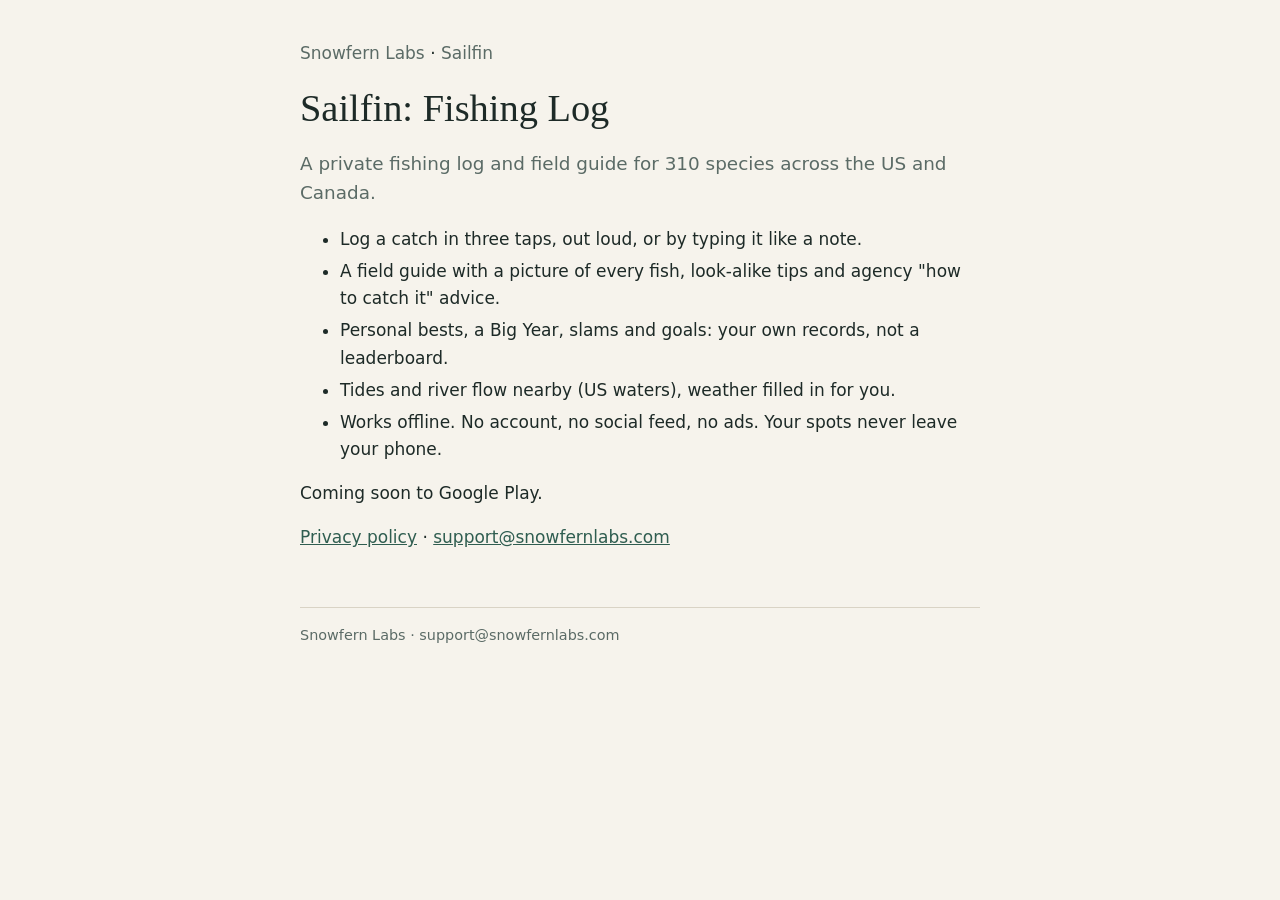
==== sailfin/index.html @ 82f94e3f "Add files via upload" ====
<!doctype html>
<html lang="en">
<head>
<meta charset="utf-8">
<meta name="viewport" content="width=device-width, initial-scale=1">
<title>Sailfin: Fishing Log</title>
<style>
:root { --ink:#1d2a27; --muted:#5b6b66; --paper:#f6f3ec; --line:#d9d3c5; --accent:#2f5d50; }
@media (prefers-color-scheme: dark) { :root { --ink:#e9e6de; --muted:#a8b2ad; --paper:#141a19; --line:#2c3633; --accent:#8cc2ae; } }
* { box-sizing: border-box; }
body { margin:0; background:var(--paper); color:var(--ink); font:17px/1.6 system-ui, -apple-system, "Segoe UI", Roboto, sans-serif; }
main { max-width: 720px; margin: 0 auto; padding: 40px 20px 64px; }
header a, footer a { color: var(--muted); text-decoration: none; }
h1 { font-family: Georgia, "Times New Roman", serif; font-weight: 400; font-size: 2.4rem; line-height: 1.15; margin: 1.2rem 0 .6rem; }
h2 { font-family: Georgia, "Times New Roman", serif; font-weight: 400; font-size: 1.45rem; margin: 2rem 0 .4rem; }
a { color: var(--accent); }
p.lede { font-size: 1.15rem; color: var(--muted); }
.card { border: 1px solid var(--line); border-radius: 14px; padding: 18px 20px; margin: 18px 0; }
.card h2 { margin-top: 0; }
footer { margin-top: 56px; padding-top: 16px; border-top: 1px solid var(--line); font-size: .9rem; color: var(--muted); }
li { margin: .3rem 0; }
</style>
</head>
<body>
<main>
<header><a href="/">Snowfern Labs</a> · <a href="/sailfin/">Sailfin</a></header>

<h1>Sailfin: Fishing Log</h1>
<p class="lede">A private fishing log and field guide for 310 species across the US and Canada.</p>
<ul>
<li>Log a catch in three taps, out loud, or by typing it like a note.</li>
<li>A field guide with a picture of every fish, look-alike tips and agency "how to catch it" advice.</li>
<li>Personal bests, a Big Year, slams and goals: your own records, not a leaderboard.</li>
<li>Tides and river flow nearby (US waters), weather filled in for you.</li>
<li>Works offline. No account, no social feed, no ads. Your spots never leave your phone.</li>
</ul>
<p>Coming soon to Google Play.</p>
<p><a href="/sailfin/privacy/">Privacy policy</a> · <a href="mailto:support@snowfernlabs.com">support@snowfernlabs.com</a></p>

<footer>Snowfern Labs · <a href="mailto:support@snowfernlabs.com">support@snowfernlabs.com</a></footer>
</main>
</body>
</html>
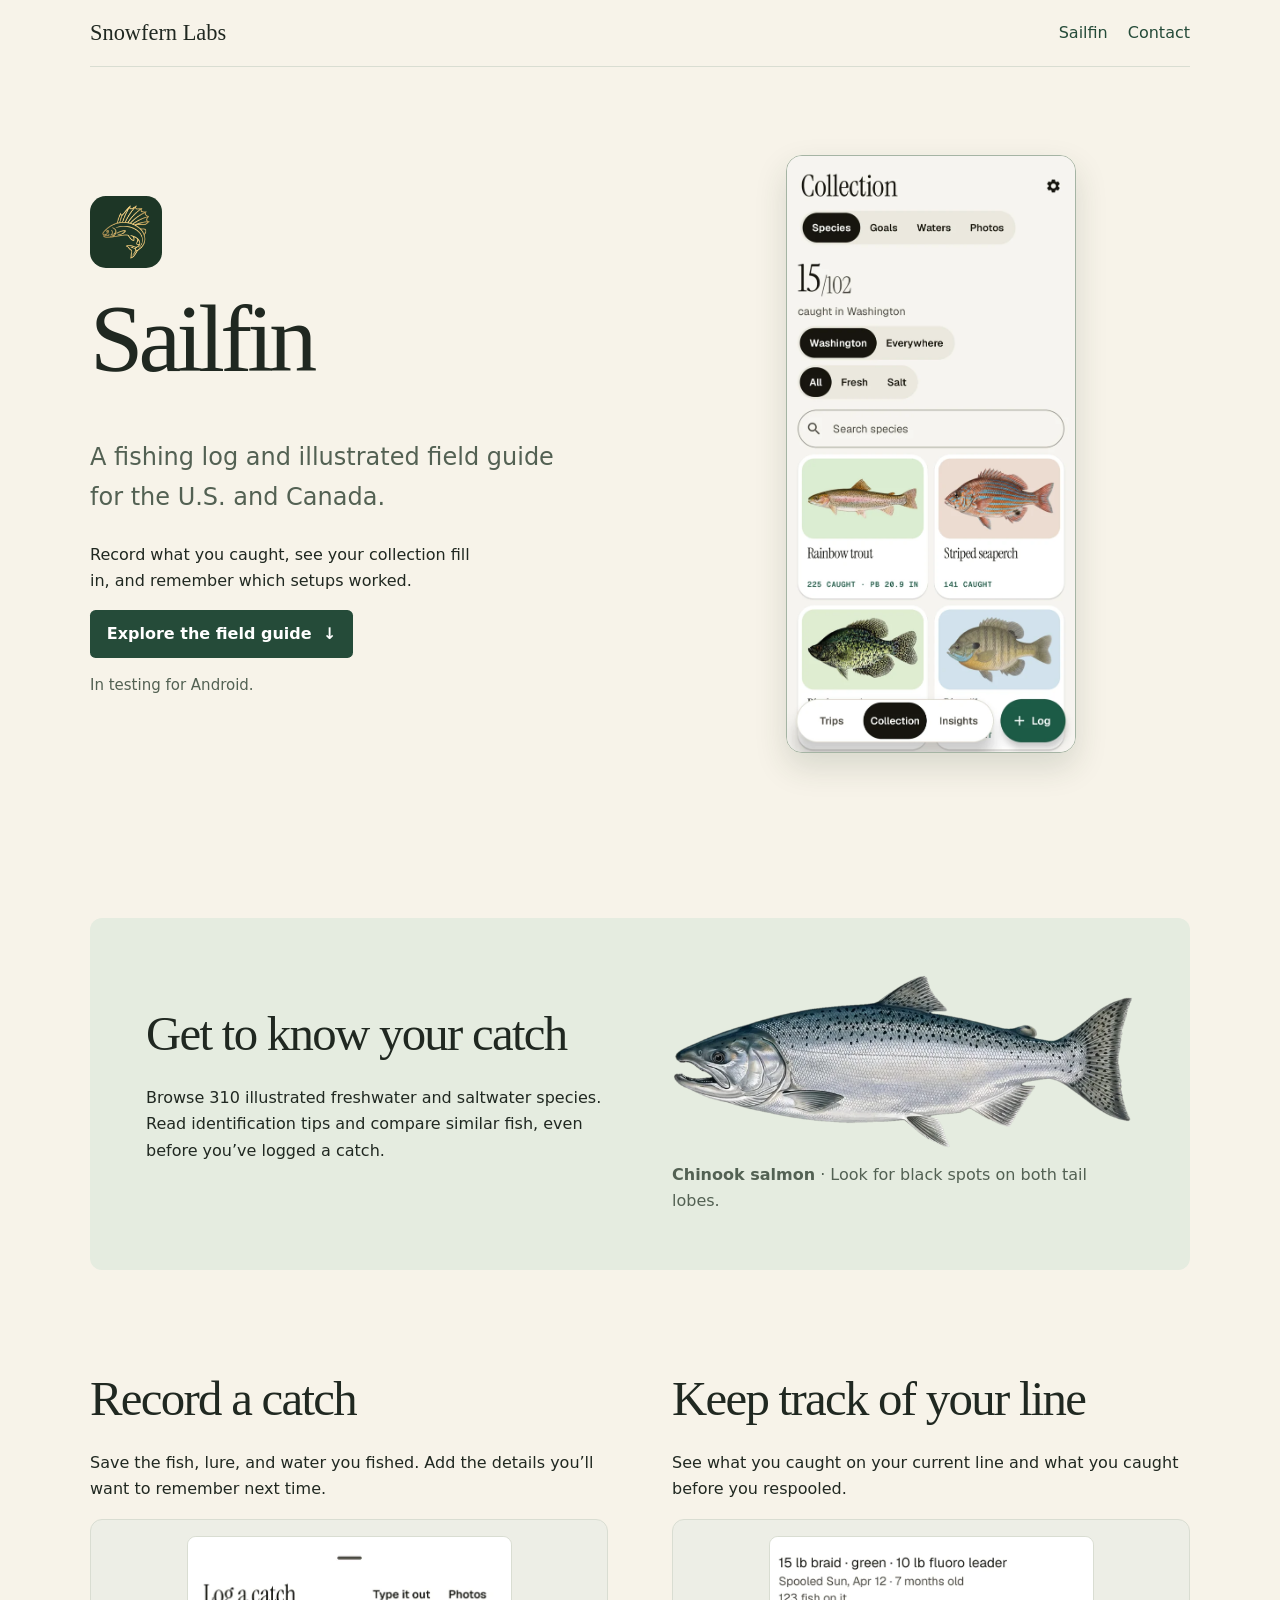
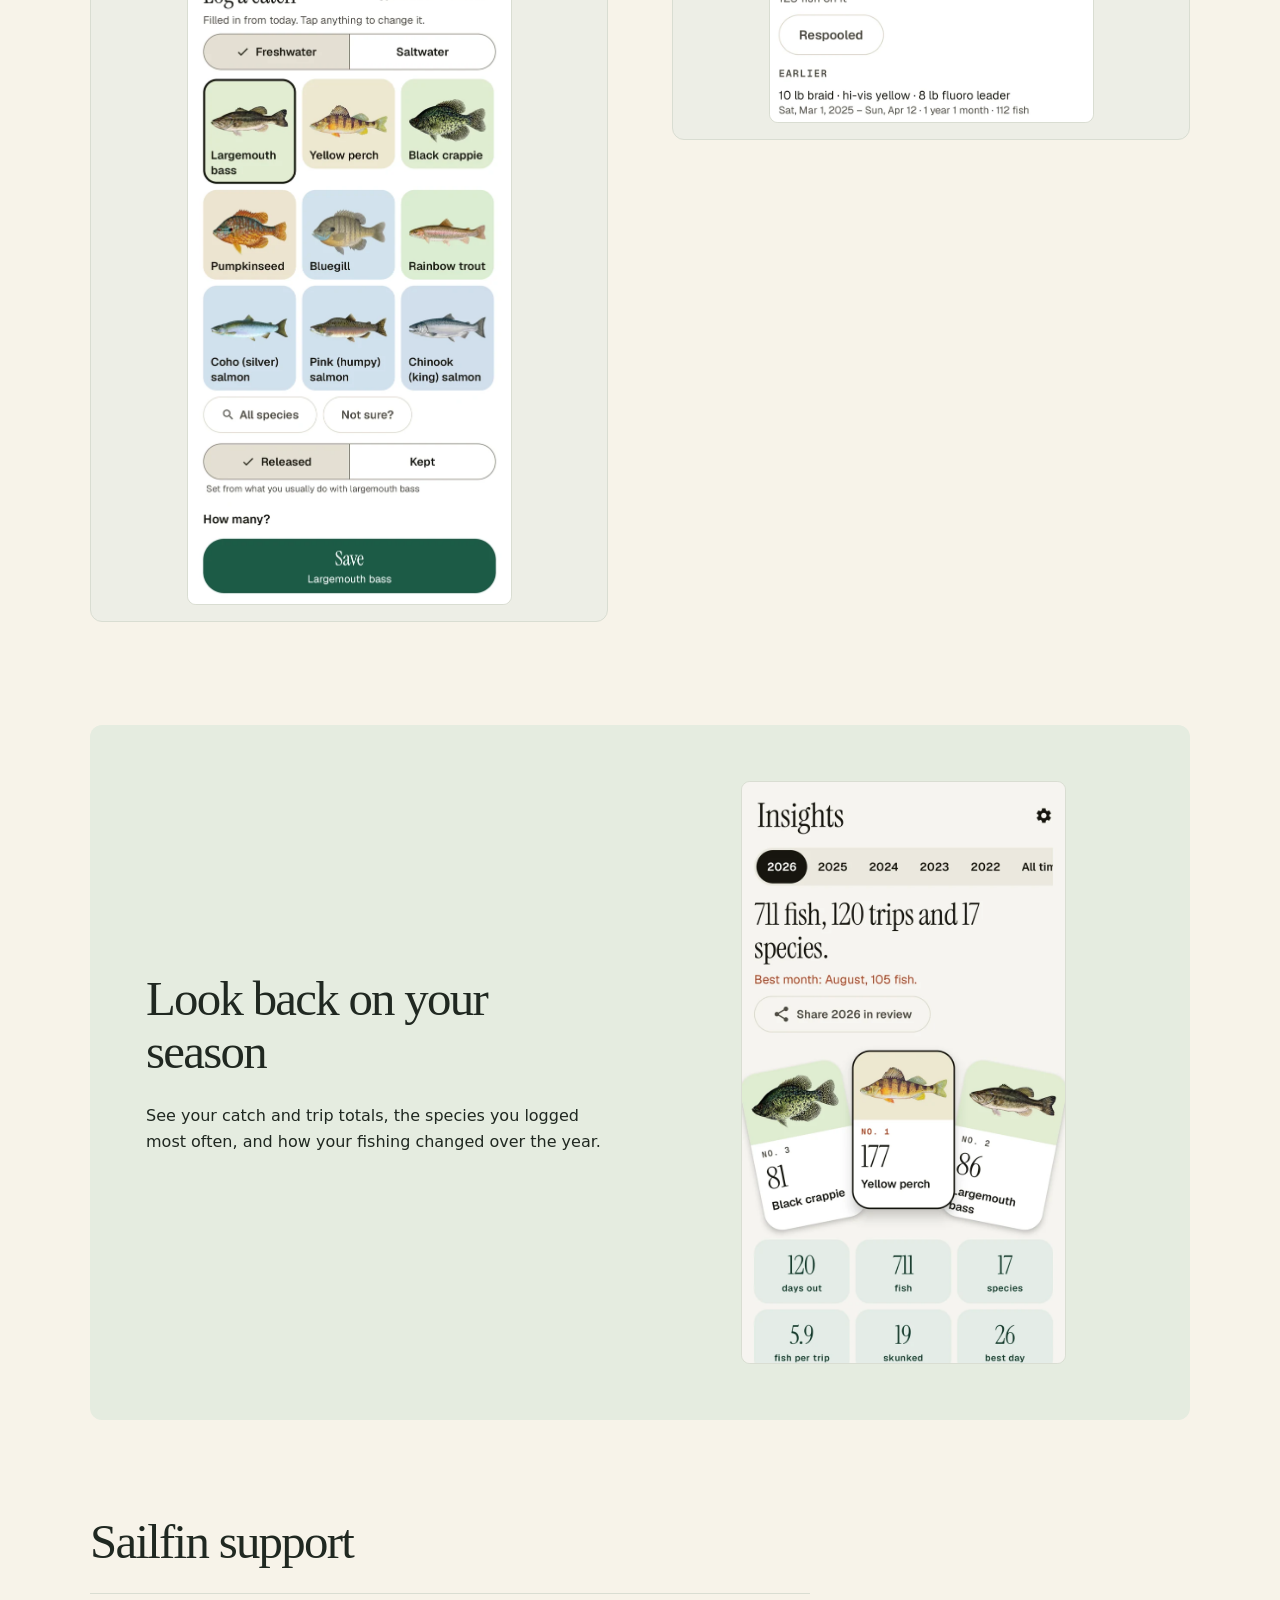
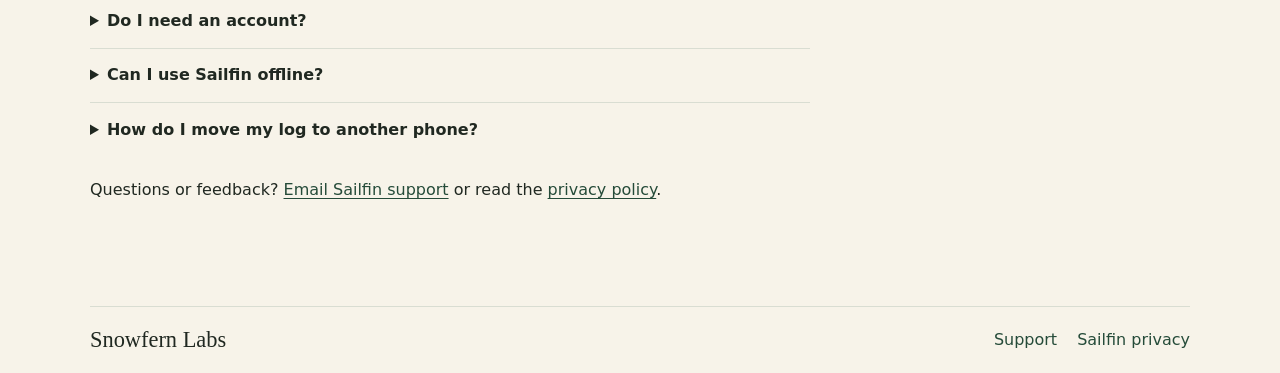
==== commit d9fe7036: "Redesign Snowfern Labs and Sailfin pages" ====
--- a/sailfin/index.html
+++ b/sailfin/index.html
@@ -3,41 +3,71 @@
 <head>
 <meta charset="utf-8">
 <meta name="viewport" content="width=device-width, initial-scale=1">
-<title>Sailfin: Fishing Log</title>
-<style>
-:root { --ink:#1d2a27; --muted:#5b6b66; --paper:#f6f3ec; --line:#d9d3c5; --accent:#2f5d50; }
-@media (prefers-color-scheme: dark) { :root { --ink:#e9e6de; --muted:#a8b2ad; --paper:#141a19; --line:#2c3633; --accent:#8cc2ae; } }
-* { box-sizing: border-box; }
-body { margin:0; background:var(--paper); color:var(--ink); font:17px/1.6 system-ui, -apple-system, "Segoe UI", Roboto, sans-serif; }
-main { max-width: 720px; margin: 0 auto; padding: 40px 20px 64px; }
-header a, footer a { color: var(--muted); text-decoration: none; }
-h1 { font-family: Georgia, "Times New Roman", serif; font-weight: 400; font-size: 2.4rem; line-height: 1.15; margin: 1.2rem 0 .6rem; }
-h2 { font-family: Georgia, "Times New Roman", serif; font-weight: 400; font-size: 1.45rem; margin: 2rem 0 .4rem; }
-a { color: var(--accent); }
-p.lede { font-size: 1.15rem; color: var(--muted); }
-.card { border: 1px solid var(--line); border-radius: 14px; padding: 18px 20px; margin: 18px 0; }
-.card h2 { margin-top: 0; }
-footer { margin-top: 56px; padding-top: 16px; border-top: 1px solid var(--line); font-size: .9rem; color: var(--muted); }
-li { margin: .3rem 0; }
-</style>
+<title>Sailfin: Fishing Log | Snowfern Labs</title>
+<meta name="description" content="Log catches, build an illustrated collection of 310 fish species, and track your rods, reels, and line with Sailfin for Android.">
+<link rel="canonical" href="https://snowfernlabs.com/sailfin/">
+<link rel="stylesheet" href="/assets/site.css">
 </head>
-<body>
-<main>
-<header><a href="/">Snowfern Labs</a> · <a href="/sailfin/">Sailfin</a></header>
+<body class="sailfin">
+<a class="skip" href="#main">Skip to content</a>
+<header class="site-header shell">
+<a class="wordmark" href="/">Snowfern Labs</a>
+<nav aria-label="Main"><a href="/sailfin/">Sailfin</a><a href="mailto:support@snowfernlabs.com">Contact</a></nav>
+</header>
+<main id="main" class="shell">
 
-<h1>Sailfin: Fishing Log</h1>
-<p class="lede">A private fishing log and field guide for 310 species across the US and Canada.</p>
-<ul>
-<li>Log a catch in three taps, out loud, or by typing it like a note.</li>
-<li>A field guide with a picture of every fish, look-alike tips and agency "how to catch it" advice.</li>
-<li>Personal bests, a Big Year, slams and goals: your own records, not a leaderboard.</li>
-<li>Tides and river flow nearby (US waters), weather filled in for you.</li>
-<li>Works offline. No account, no social feed, no ads. Your spots never leave your phone.</li>
-</ul>
-<p>Coming soon to Google Play.</p>
-<p><a href="/sailfin/privacy/">Privacy policy</a> · <a href="mailto:support@snowfernlabs.com">support@snowfernlabs.com</a></p>
+<section class="hero">
+<div>
+<img class="app-icon" src="/assets/sailfin-icon.png" width="72" height="72" alt="">
+<h1>Sailfin</h1>
+<p class="hero-lede">A fishing log and illustrated field guide for the U.S. and Canada.</p>
+<p>Record what you caught, see your collection fill in, and remember which setups worked.</p>
+<a class="button" href="#field-guide">Explore the field guide <span aria-hidden="true">↓</span></a>
+<p class="availability">In testing for Android.</p>
+</div>
+<figure class="screen"><img src="/assets/collection.webp" decoding="async" fetchpriority="high" alt="Sailfin Collection with illustrated fish, catch totals, and personal bests"></figure>
+</section>
+<section id="field-guide" class="guide">
+<div>
+<h2>Get to know your catch</h2>
+<p>Browse 310 illustrated freshwater and saltwater species. Read identification tips and compare similar fish, even before you’ve logged a catch.</p>
+</div>
+<figure>
+<img src="/assets/chinook-salmon.webp" loading="lazy" decoding="async" alt="Chinook salmon with dark spots across both lobes of its tail">
+<figcaption><strong>Chinook salmon</strong> · Look for black spots on both tail lobes.</figcaption>
+</figure>
+</section>
+<section class="features" aria-label="Logging and gear">
+<article>
+<h2>Record a catch</h2>
+<p>Save the fish, lure, and water you fished. Add the details you’ll want to remember next time.</p>
+<figure class="feature-screen"><img src="/assets/log.webp" loading="lazy" decoding="async" alt="Sailfin catch entry with largemouth bass selected and the Save button visible"></figure>
+</article>
+<article>
+<h2>Keep track of your line</h2>
+<p>See what you caught on your current line and what you caught before you respooled.</p>
+<figure class="feature-screen"><img src="/assets/line-history.webp" loading="lazy" decoding="async" alt="Sailfin gear history showing two spools and how many fish were caught on each"></figure>
+</article>
+</section>
+<section class="insights">
+<div>
+<h2>Look back on your season</h2>
+<p>See your catch and trip totals, the species you logged most often, and how your fishing changed over the year.</p>
+</div>
+<figure><img src="/assets/insights.webp" loading="lazy" decoding="async" alt="Sailfin Insights showing annual catch totals, trips, and top species"></figure>
+</section>
+<section class="faq" aria-labelledby="help">
+<h2 id="help">Sailfin support</h2>
+<details><summary>Do I need an account?</summary><p>No. Your catch log is stored on your device.</p></details>
+<details><summary>Can I use Sailfin offline?</summary><p>You can log catches and browse the bundled field guide offline. Live weather, water conditions, and map tiles need a connection.</p></details>
+<details><summary>How do I move my log to another phone?</summary><p>In Sailfin, use Settings → Back up to save a copy of your log. Use Settings → Restore on the new device to load that file. Restoring replaces the current log on that device.</p></details>
+<p>Questions or feedback? <a href="mailto:support@snowfernlabs.com">Email Sailfin support</a> or read the <a href="/sailfin/privacy/">privacy policy</a>.</p>
+</section>
 
-<footer>Snowfern Labs · <a href="mailto:support@snowfernlabs.com">support@snowfernlabs.com</a></footer>
 </main>
+<footer class="site-footer shell">
+<a class="wordmark" href="/">Snowfern Labs</a>
+<nav aria-label="Footer"><a href="mailto:support@snowfernlabs.com">Support</a><a href="/sailfin/privacy/">Sailfin privacy</a></nav>
+</footer>
 </body>
 </html>
--- a/assets/site.css
+++ b/assets/site.css
@@ -0,0 +1,68 @@
+:root {
+  color-scheme: light;
+  --paper: #f9f8f5;
+  --ink: #202821;
+  --muted: #536153;
+  --line: #d9ddd2;
+  --accent: #254b39;
+  --panel: #e9ede4;
+  --display: Georgia, "Times New Roman", serif;
+}
+* { box-sizing: border-box; }
+body { margin: 0; background: var(--paper); color: var(--ink); font: 1rem/1.65 system-ui, sans-serif; }
+.sailfin { --paper: #f7f3e9; --panel: #e5ece0; }
+.shell { width: min(100% - 3rem, 1100px); margin-inline: auto; }
+.site-header, .site-footer { display: flex; align-items: center; justify-content: space-between; gap: 1rem; padding-block: 1.25rem; border-bottom: 1px solid var(--line); }
+.site-footer { margin-top: clamp(3rem, 8vw, 7rem); border-top: 1px solid var(--line); border-bottom: 0; }
+nav { display: flex; flex-wrap: wrap; gap: .4rem 1.25rem; }
+a { color: var(--accent); text-underline-offset: .2em; }
+nav a, .wordmark { text-decoration: none; }
+nav a:hover, .wordmark:hover { text-decoration: underline; }
+.wordmark { font: 1.4rem var(--display); color: var(--ink); }
+:focus-visible { outline: 3px solid #8a4e24; outline-offset: 4px; }
+.skip { position: absolute; left: 1rem; top: 1rem; padding: .5rem .8rem; background: var(--paper); transform: translateY(-200%); z-index: 2; }
+.skip:focus { transform: none; }
+h1, h2, h3 { font-family: var(--display); font-weight: 400; line-height: 1.08; margin: 0 0 .5em; }
+h1 { font-size: clamp(3.3rem, 8vw, 6rem); letter-spacing: -.05em; }
+h2 { font-size: clamp(2rem, 4vw, 3.05rem); letter-spacing: -.035em; }
+h3 { font-size: clamp(2rem, 4vw, 3.3rem); }
+p { margin: 0 0 1em; }
+.lede, .hero-lede { color: var(--muted); font-size: clamp(1.15rem, 2.4vw, 1.5rem); max-width: 32ch; }
+img { display: block; max-width: 100%; height: auto; }
+figure { margin: 0; min-width: 0; }
+.studio-intro { padding-block: clamp(3.75rem, 10vw, 8rem) clamp(2rem, 6vw, 5rem); }
+.section-label { font: 600 1rem system-ui, sans-serif; letter-spacing: 0; margin-bottom: 1rem; }
+.project-card, .hero, .guide, .insights { display: grid; align-items: center; grid-template-columns: minmax(0, 1fr) minmax(0, 1fr); gap: clamp(1.25rem, 5vw, 4.5rem); }
+.project-card, .guide, .insights { padding: clamp(1.5rem, 5vw, 3.5rem); border-radius: .75rem; background: var(--panel); }
+.project-art { padding: 1rem 0; }
+.app-icon { border-radius: 22%; margin-bottom: 1.2rem; }
+.button { display: inline-flex; align-items: center; gap: .7rem; padding: .68rem 1.05rem; background: var(--accent); color: #fff; text-decoration: none; border-radius: .35rem; font-weight: 650; }
+.button:hover { background: #163324; }
+.hero { padding-block: clamp(2.5rem, 7vw, 5.5rem); }
+.hero p:not(.hero-lede) { max-width: 38ch; }
+.availability { margin-top: .9rem; color: var(--muted); font-size: .9375rem; }
+.screen { justify-self: center; width: min(100%, 290px); border-radius: 1rem; overflow: hidden; border: 1px solid #a5b4a4; box-shadow: 0 14px 32px #263b2726; }
+.screen img { width: 100%; aspect-ratio: 640/1323; }
+.guide { margin-block: clamp(2rem, 6vw, 5rem); }
+figcaption { margin-top: .8rem; color: var(--muted); }
+.features { display: grid; grid-template-columns: repeat(2,minmax(0,1fr)); gap: clamp(1.5rem, 5vw, 4rem); margin-block: clamp(3rem, 8vw, 7rem); }
+.features article { min-width: 0; }
+.feature-screen { background: #edeee6; border: 1px solid var(--line); border-radius: .75rem; padding: 1rem; }
+.feature-screen img, .insights img { margin-inline: auto; border: 1px solid var(--line); border-radius: .55rem; width: min(100%, 325px); }
+.insights figure { width: 100%; }
+.faq, .policy { max-width: 720px; }
+.faq { margin-top: clamp(3rem, 8vw, 6rem); }
+details { border-top: 1px solid var(--line); }
+summary { cursor: pointer; padding-block: .85rem; font-weight: 650; }
+.faq > p { margin-top: 1.25rem; }
+.policy { padding-top: clamp(2.5rem, 7vw, 5rem); }
+.policy h1 { font-size: clamp(2.75rem, 6vw, 4.5rem); }
+.policy h2 { font-size: clamp(1.65rem, 4vw, 2rem); margin-top: 1.6em; }
+.policy li { margin-block: .4rem; }
+@media (max-width: 650px) {
+  .shell { width: calc(100% - 2rem); }
+  .project-card, .hero, .guide, .insights, .features { grid-template-columns: 1fr; }
+  .hero { gap: 1.5rem; }
+  .site-header, .site-footer { align-items: flex-start; flex-wrap: wrap; }
+  .screen { width: min(100%, 280px); }
+}
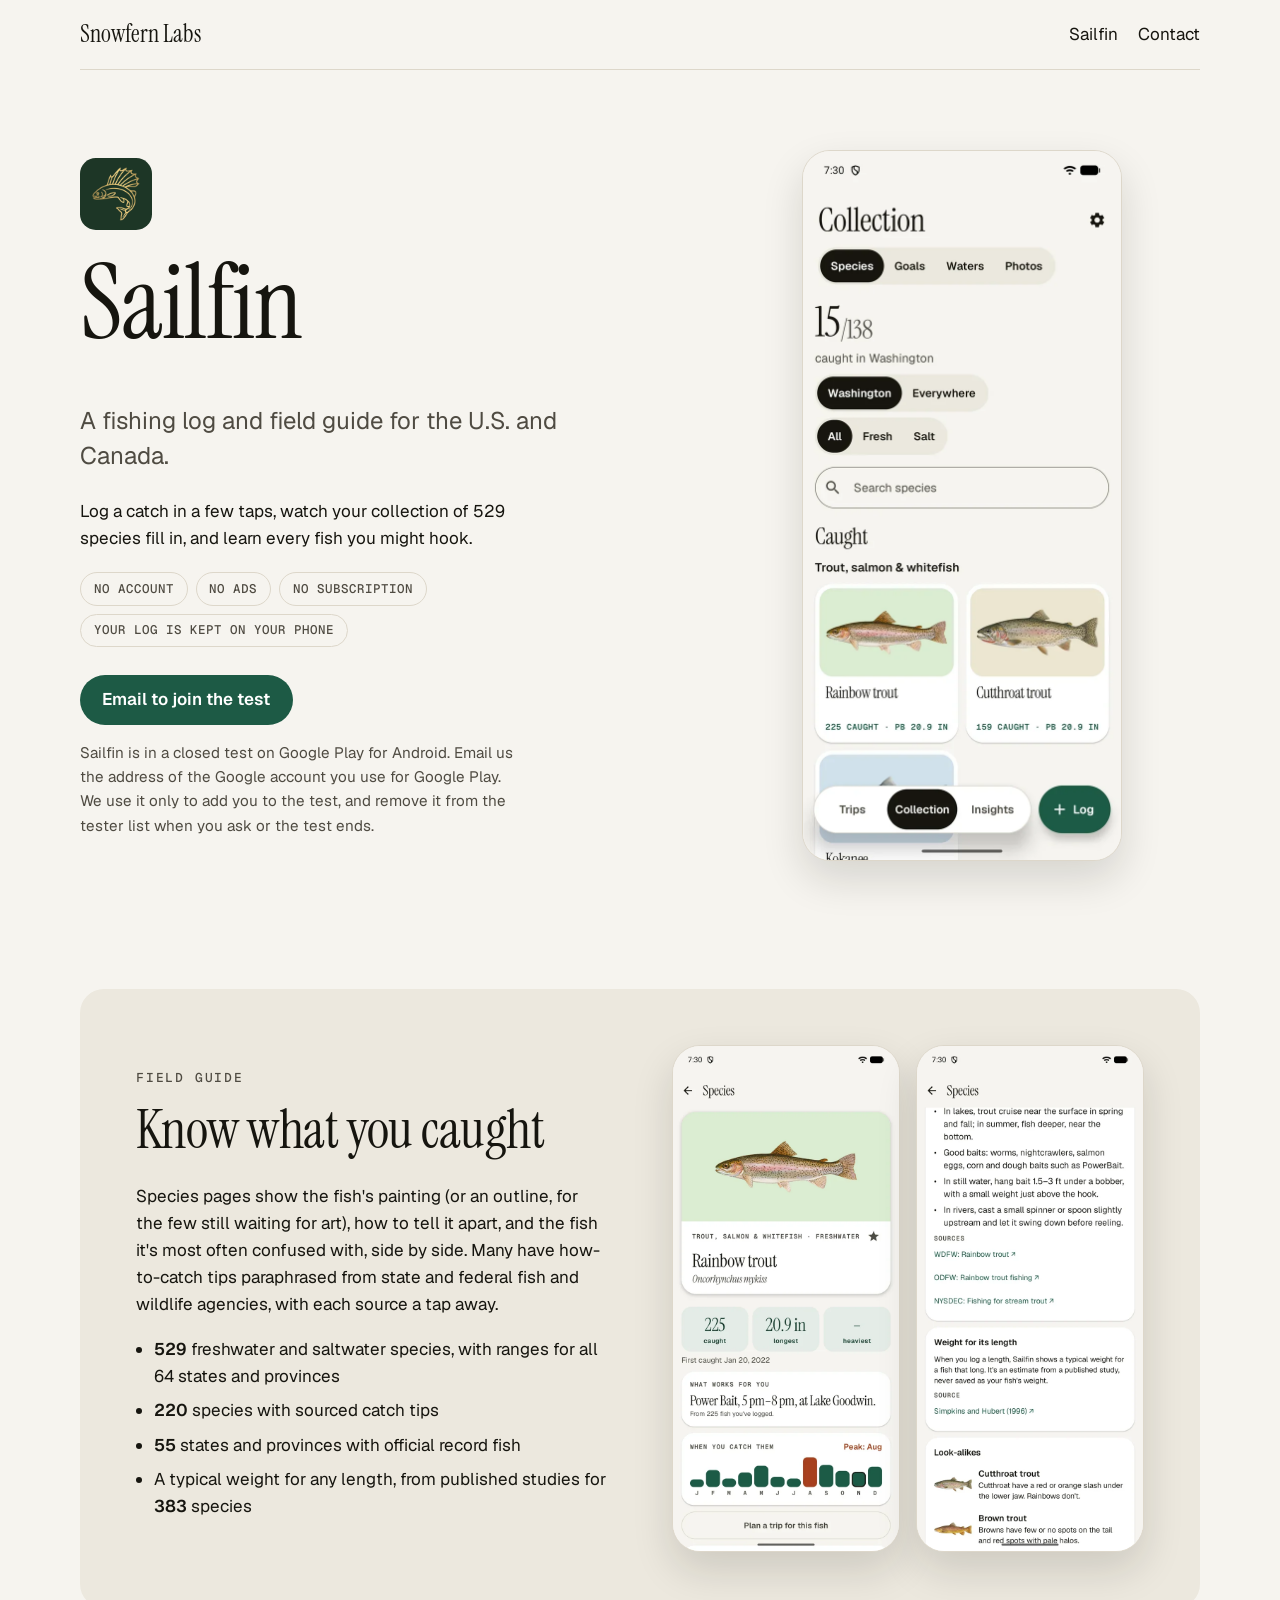
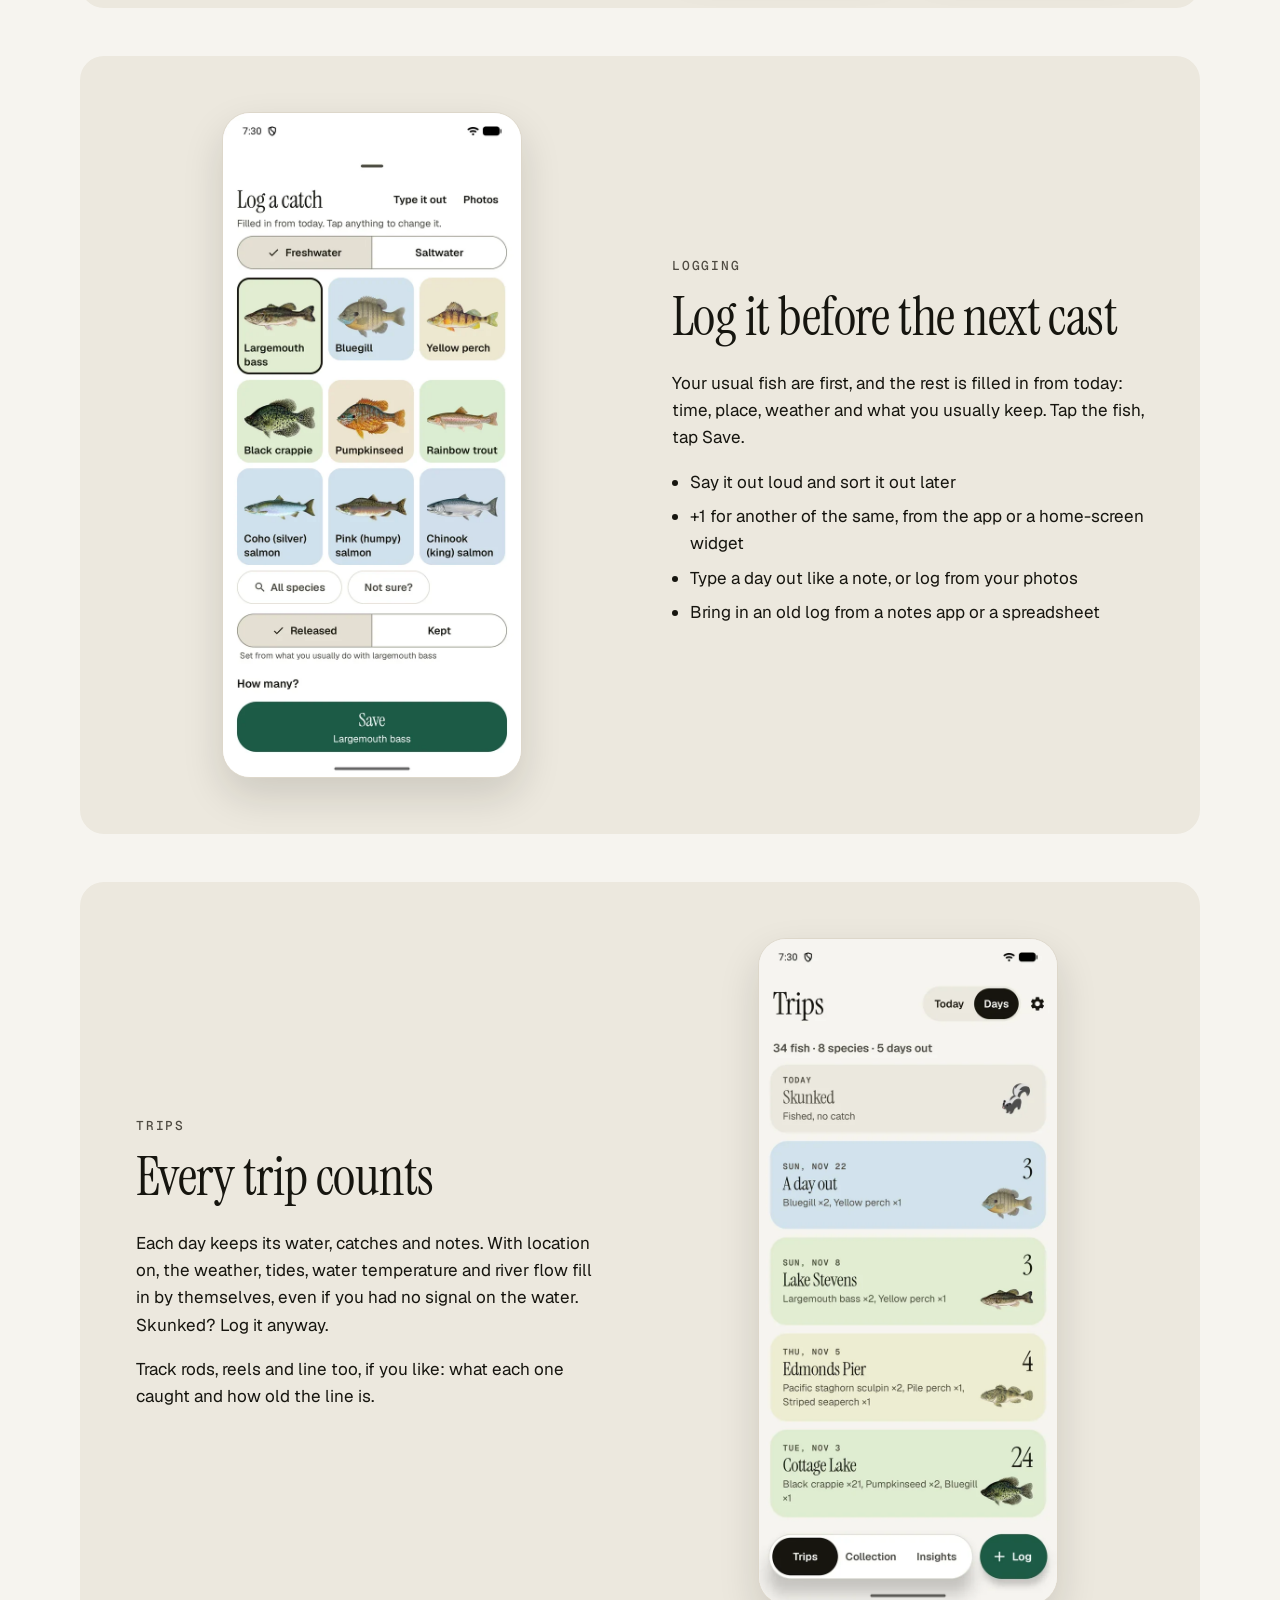
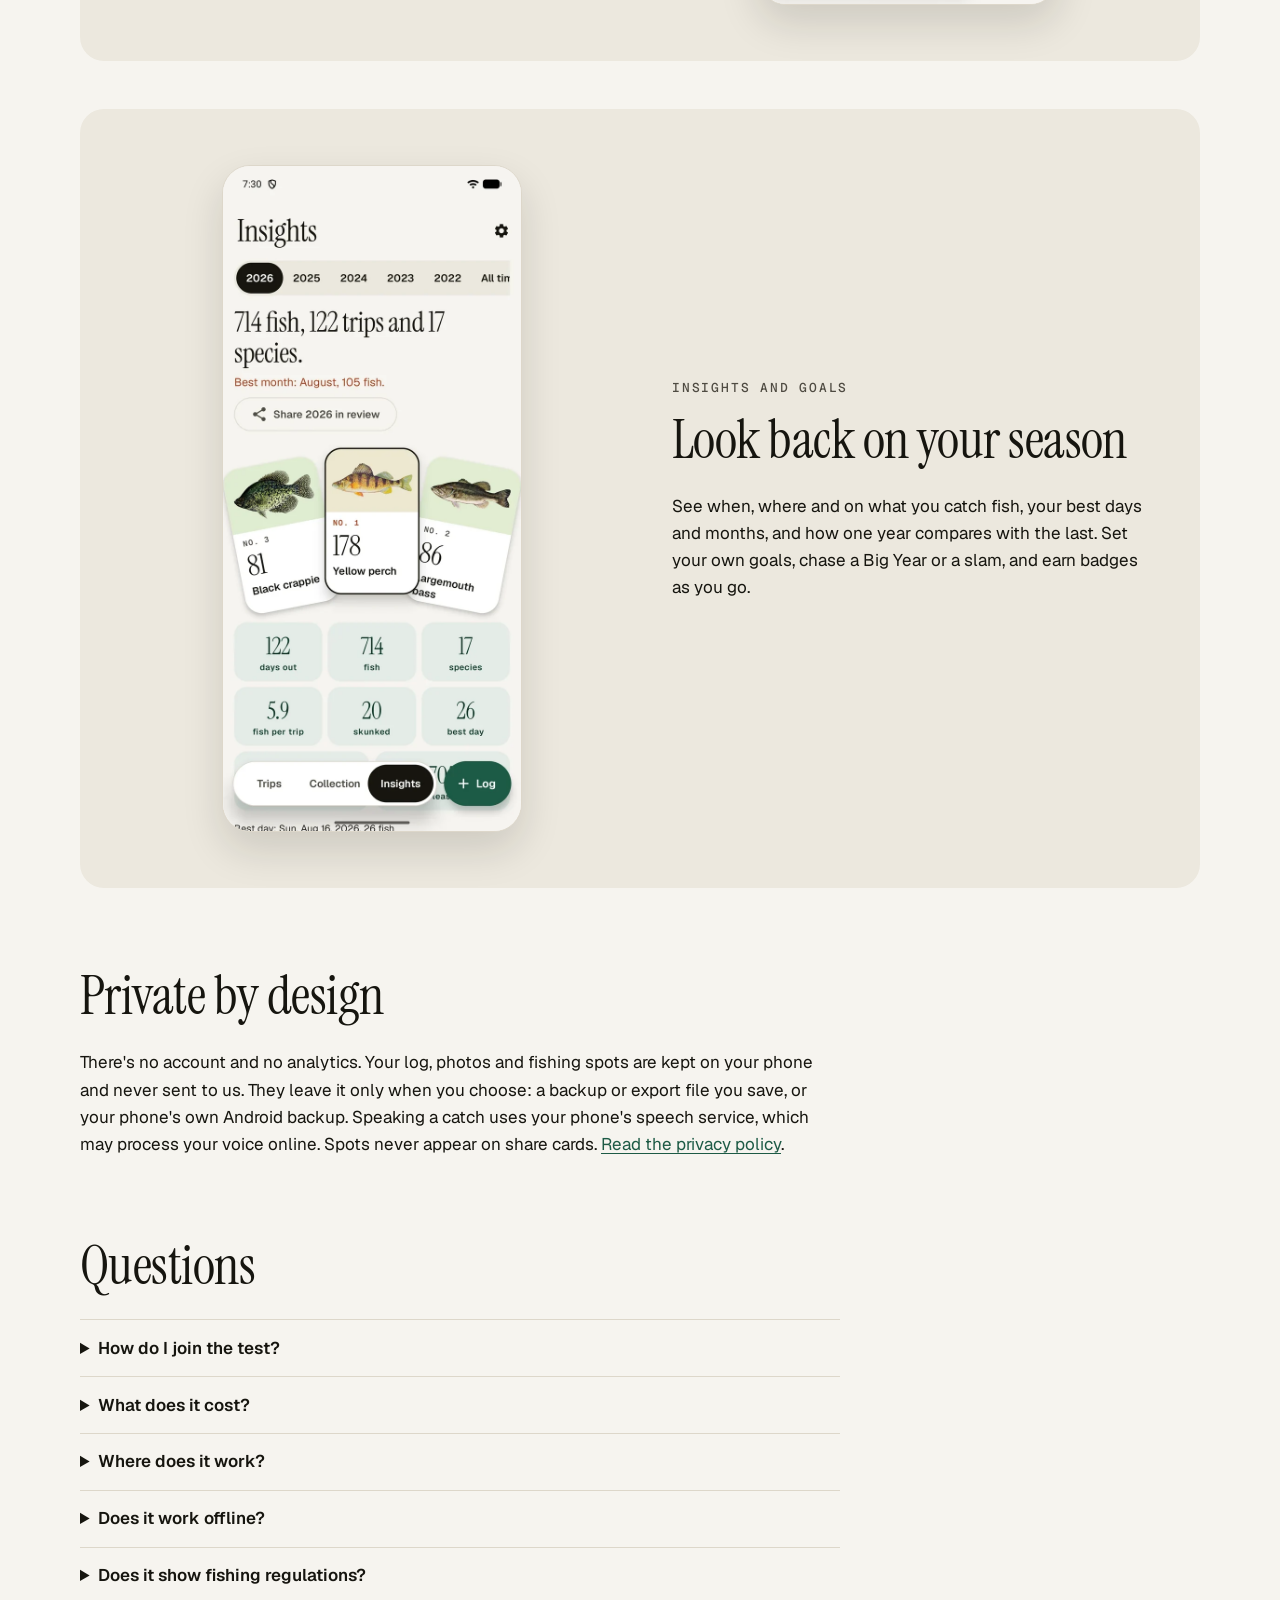
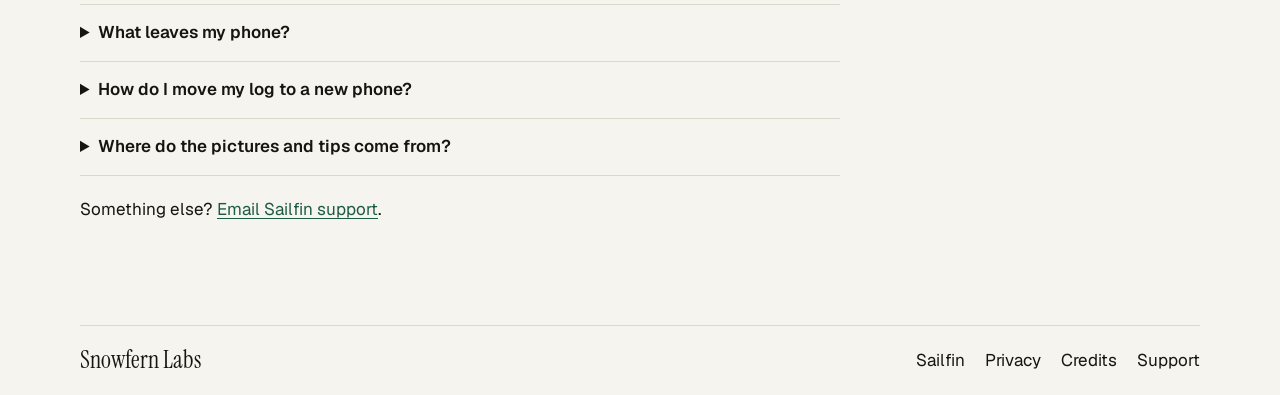
==== commit 4efe964f: "Rebuild site: current Sailfin screenshots and facts, credits page, email to join the test, app fonts" ====
--- a/sailfin/index.html
+++ b/sailfin/index.html
@@ -3,9 +3,25 @@
 <head>
 <meta charset="utf-8">
 <meta name="viewport" content="width=device-width, initial-scale=1">
-<title>Sailfin: Fishing Log | Snowfern Labs</title>
-<meta name="description" content="Log catches, build an illustrated collection of 310 fish species, and track your rods, reels, and line with Sailfin for Android.">
+<title>Sailfin: fishing log and field guide | Snowfern Labs</title>
+<meta name="description" content="Log catches in a few taps and learn 529 U.S. and Canadian fish species. No account, no ads, no subscription. In testing for Android.">
 <link rel="canonical" href="https://snowfernlabs.com/sailfin/">
+<meta name="theme-color" content="#F6F4EF" media="(prefers-color-scheme: light)">
+<meta name="theme-color" content="#12110E" media="(prefers-color-scheme: dark)">
+<meta property="og:type" content="website">
+<meta property="og:site_name" content="Snowfern Labs">
+<meta property="og:title" content="Sailfin: fishing log and field guide | Snowfern Labs">
+<meta property="og:description" content="Log catches in a few taps and learn 529 U.S. and Canadian fish species. No account, no ads, no subscription. In testing for Android.">
+<meta property="og:url" content="https://snowfernlabs.com/sailfin/">
+<meta property="og:image" content="https://snowfernlabs.com/assets/share.png">
+<meta property="og:image:width" content="1200">
+<meta property="og:image:height" content="630">
+<meta name="twitter:card" content="summary_large_image">
+<link rel="icon" href="/favicon.ico" sizes="32x32">
+<link rel="icon" href="/assets/icon-192.png" type="image/png" sizes="192x192">
+<link rel="apple-touch-icon" href="/assets/apple-touch-icon.png">
+<link rel="preload" href="/assets/fonts/instrument-serif.woff2" as="font" type="font/woff2" crossorigin>
+<link rel="preload" href="/assets/fonts/geist.woff2" as="font" type="font/woff2" crossorigin>
 <link rel="stylesheet" href="/assets/site.css">
 </head>
 <body class="sailfin">
@@ -18,56 +34,103 @@
 
 <section class="hero">
 <div>
-<img class="app-icon" src="/assets/sailfin-icon.png" width="72" height="72" alt="">
+<img class="app-icon" src="/assets/icon-192.png" width="72" height="72" alt="">
 <h1>Sailfin</h1>
-<p class="hero-lede">A fishing log and illustrated field guide for the U.S. and Canada.</p>
-<p>Record what you caught, see your collection fill in, and remember which setups worked.</p>
-<a class="button" href="#field-guide">Explore the field guide <span aria-hidden="true">↓</span></a>
-<p class="availability">In testing for Android.</p>
+<p class="hero-lede">A fishing log and field guide for the U.S. and Canada.</p>
+<p>Log a catch in a few taps, watch your collection of 529 species fill in, and learn every fish you might hook.</p>
+<ul class="promise" aria-label="Sailfin's promise">
+<li>No account</li><li>No ads</li><li>No subscription</li><li>Your log is kept on your phone</li>
+</ul>
+<a class="button" href="mailto:support@snowfernlabs.com?subject=Sailfin%20tester&amp;body=Hi%2C%20I%27d%20like%20to%20test%20Sailfin.%0D%0A%0D%0AThe%20email%20address%20of%20my%20Google%20Play%20account%3A%20%0D%0A">Email to join the test</a>
+<p class="availability">Sailfin is in a closed test on Google Play for Android. Email us the address of the Google
+account you use for Google Play. We use it only to add you to the test, and remove it from the tester list when you ask
+or the test ends.</p>
 </div>
-<figure class="screen"><img src="/assets/collection.webp" decoding="async" fetchpriority="high" alt="Sailfin Collection with illustrated fish, catch totals, and personal bests"></figure>
+<figure class="phone hero-shot"><img src="/assets/collection.webp" width="640" height="1428" fetchpriority="high" decoding="async" alt="Sailfin&#x27;s Collection screen: 15 of 138 Washington species caught, with paintings of rainbow and cutthroat trout"></figure>
 </section>
-<section id="field-guide" class="guide">
+
+<section class="feature">
 <div>
-<h2>Get to know your catch</h2>
-<p>Browse 310 illustrated freshwater and saltwater species. Read identification tips and compare similar fish, even before you’ve logged a catch.</p>
+<p class="label">Field guide</p>
+<h2>Know what you caught</h2>
+<p>Species pages show the fish's painting (or an outline, for the few still waiting for art), how to tell it apart,
+and the fish it's most often confused with, side by side. Many have how-to-catch tips paraphrased from state and federal fish and wildlife agencies, with each source a tap
+away.</p>
+<ul class="facts">
+<li><strong>529</strong> freshwater and saltwater species, with ranges for all 64 states and provinces</li>
+<li><strong>220</strong> species with sourced catch tips</li>
+<li><strong>55</strong> states and provinces with official record fish</li>
+<li>A typical weight for any length, from published studies for <strong>383</strong> species</li>
+</ul>
 </div>
-<figure>
-<img src="/assets/chinook-salmon.webp" loading="lazy" decoding="async" alt="Chinook salmon with dark spots across both lobes of its tail">
-<figcaption><strong>Chinook salmon</strong> · Look for black spots on both tail lobes.</figcaption>
-</figure>
+<div class="pair">
+<figure class="phone"><img src="/assets/species.webp" width="640" height="1428" loading="lazy" decoding="async" alt="Rainbow trout page: painting, 225 caught, longest 20.9 inches, and the best lure and time from your own log"></figure>
+<figure class="phone"><img src="/assets/guide.webp" width="640" height="1428" loading="lazy" decoding="async" alt="How to catch it tips with WDFW, ODFW and NYSDEC sources, the weight study, and look-alikes: cutthroat and brown trout"></figure>
+</div>
 </section>
-<section class="features" aria-label="Logging and gear">
-<article>
-<h2>Record a catch</h2>
-<p>Save the fish, lure, and water you fished. Add the details you’ll want to remember next time.</p>
-<figure class="feature-screen"><img src="/assets/log.webp" loading="lazy" decoding="async" alt="Sailfin catch entry with largemouth bass selected and the Save button visible"></figure>
-</article>
-<article>
-<h2>Keep track of your line</h2>
-<p>See what you caught on your current line and what you caught before you respooled.</p>
-<figure class="feature-screen"><img src="/assets/line-history.webp" loading="lazy" decoding="async" alt="Sailfin gear history showing two spools and how many fish were caught on each"></figure>
-</article>
+
+<section class="feature reverse">
+<div>
+<p class="label">Logging</p>
+<h2>Log it before the next cast</h2>
+<p>Your usual fish are first, and the rest is filled in from today: time, place, weather and what you usually keep.
+Tap the fish, tap Save.</p>
+<ul class="facts">
+<li>Say it out loud and sort it out later</li>
+<li>+1 for another of the same, from the app or a home-screen widget</li>
+<li>Type a day out like a note, or log from your photos</li>
+<li>Bring in an old log from a notes app or a spreadsheet</li>
+</ul>
+</div>
+<figure class="phone"><img src="/assets/log.webp" width="640" height="1428" loading="lazy" decoding="async" alt="Log a catch: a grid of fish paintings with largemouth bass picked and a Save button"></figure>
 </section>
-<section class="insights">
+
+<section class="feature">
 <div>
+<p class="label">Trips</p>
+<h2>Every trip counts</h2>
+<p>Each day keeps its water, catches and notes. With location on, the weather, tides, water temperature and river flow
+fill in by themselves, even if you had no signal on the water. Skunked? Log it anyway.</p>
+<p>Track rods, reels and line too, if you like: what each one caught and how old the line is.</p>
+</div>
+<figure class="phone"><img src="/assets/days.webp" width="640" height="1428" loading="lazy" decoding="async" alt="Days list: today skunked, then trips to Lake Stevens, Edmonds Pier and Cottage Lake with fish counts"></figure>
+</section>
+
+<section class="feature reverse">
+<div>
+<p class="label">Insights and goals</p>
 <h2>Look back on your season</h2>
-<p>See your catch and trip totals, the species you logged most often, and how your fishing changed over the year.</p>
+<p>See when, where and on what you catch fish, your best days and months, and how one year compares with the last.
+Set your own goals, chase a Big Year or a slam, and earn badges as you go.</p>
 </div>
-<figure><img src="/assets/insights.webp" loading="lazy" decoding="async" alt="Sailfin Insights showing annual catch totals, trips, and top species"></figure>
+<figure class="phone"><img src="/assets/insights.webp" width="640" height="1428" loading="lazy" decoding="async" alt="Insights for 2026: 714 fish, 122 trips and 17 species, top species cards and totals"></figure>
 </section>
+
+<section class="privacy-note">
+<h2>Private by design</h2>
+<p>There's no account and no analytics. Your log, photos and fishing spots are kept on your phone and never sent to
+us. They leave it only when you choose: a backup or export file you save, or your phone's own Android backup. Speaking a
+catch uses your phone's speech service, which may process your voice online. Spots never appear on share cards.
+<a href="/sailfin/privacy/">Read the privacy policy</a>.</p>
+</section>
+
 <section class="faq" aria-labelledby="help">
-<h2 id="help">Sailfin support</h2>
-<details><summary>Do I need an account?</summary><p>No. Your catch log is stored on your device.</p></details>
-<details><summary>Can I use Sailfin offline?</summary><p>You can log catches and browse the bundled field guide offline. Live weather, water conditions, and map tiles need a connection.</p></details>
-<details><summary>How do I move my log to another phone?</summary><p>In Sailfin, use Settings → Back up to save a copy of your log. Use Settings → Restore on the new device to load that file. Restoring replaces the current log on that device.</p></details>
-<p>Questions or feedback? <a href="mailto:support@snowfernlabs.com">Email Sailfin support</a> or read the <a href="/sailfin/privacy/">privacy policy</a>.</p>
+<h2 id="help">Questions</h2>
+<details><summary>How do I join the test?</summary><p><a href="mailto:support@snowfernlabs.com?subject=Sailfin%20tester&amp;body=Hi%2C%20I%27d%20like%20to%20test%20Sailfin.%0D%0A%0D%0AThe%20email%20address%20of%20my%20Google%20Play%20account%3A%20%0D%0A">Email us</a> the address of the Google account you use for Google Play on your Android phone. We'll add you to the closed test and reply with the link to install Sailfin. We use the address only for the test, and remove it from the tester list when you ask or the test ends.</p></details>
+<details><summary>What does it cost?</summary><p>Nothing while it's in testing. Sailfin has no ads and no subscription.</p></details>
+<details><summary>Where does it work?</summary><p>The field guide covers the U.S. and Canada: 529 species, with a range for each of the 64 states and provinces. You can log a fish anywhere.</p></details>
+<details><summary>Does it work offline?</summary><p>Yes. Logging and the field guide work with no signal. Weather, tides and river flow fill in once you're back online, and the map needs a connection.</p></details>
+<details><summary>Does it show fishing regulations?</summary><p>No. Tips in Sailfin are not regulations. Always check your state or province's current rules before you keep a fish.</p></details>
+<details><summary>What leaves my phone?</summary><p>Your log, photos and spots are never sent to us. To look up conditions, Sailfin sends a rounded position for weather and river flow, a nearby station ID for tides, and map tile requests for the area you view. Speaking a catch uses your phone's speech service, and Android's own backup can include your log. The <a href="/sailfin/privacy/">privacy policy</a> has the details.</p></details>
+<details><summary>How do I move my log to a new phone?</summary><p>In Sailfin, go to Settings → Your data → Back up and save the file somewhere you can reach. On the new phone, tap "New phone? Restore a backup" on the first screen, or Settings → Your data → Restore. Restoring replaces the log already on that phone, so if it has catches you want to keep, back it up first.</p></details>
+<details><summary>Where do the pictures and tips come from?</summary><p>Paintings by U.S. Fish and Wildlife Service artists and old fisheries plates (public domain), and AI-made illustrations checked against each fish's field marks. Tips come from fish and wildlife agencies. Every source is on the <a href="/sailfin/credits/">credits page</a>.</p></details>
+<p>Something else? <a href="mailto:support@snowfernlabs.com">Email Sailfin support</a>.</p>
 </section>
 
 </main>
 <footer class="site-footer shell">
-<a class="wordmark" href="/">Snowfern Labs</a>
-<nav aria-label="Footer"><a href="mailto:support@snowfernlabs.com">Support</a><a href="/sailfin/privacy/">Sailfin privacy</a></nav>
+<p class="wordmark">Snowfern Labs</p>
+<nav aria-label="Footer"><a href="/sailfin/">Sailfin</a><a href="/sailfin/privacy/">Privacy</a><a href="/sailfin/credits/">Credits</a><a href="mailto:support@snowfernlabs.com">Support</a></nav>
 </footer>
 </body>
 </html>
--- a/assets/site.css
+++ b/assets/site.css
@@ -1,68 +1,119 @@
+/* Snowfern Labs / Sailfin site. Fonts and colours match the app's "Field guide" theme (ui/theme/Theme.kt). */
+@font-face { font-family: "Instrument Serif"; src: url("/assets/fonts/instrument-serif.woff2") format("woff2"); font-weight: 400; font-style: normal; font-display: swap; }
+@font-face { font-family: "Instrument Serif"; src: url("/assets/fonts/instrument-serif-italic.woff2") format("woff2"); font-weight: 400; font-style: italic; font-display: swap; }
+@font-face { font-family: "Geist"; src: url("/assets/fonts/geist.woff2") format("woff2"); font-weight: 100 900; font-display: swap; }
+@font-face { font-family: "Geist Mono"; src: url("/assets/fonts/geist-mono.woff2") format("woff2"); font-weight: 100 900; font-display: swap; }
+
 :root {
-  color-scheme: light;
-  --paper: #f9f8f5;
-  --ink: #202821;
-  --muted: #536153;
-  --line: #d9ddd2;
-  --accent: #254b39;
-  --panel: #e9ede4;
-  --display: Georgia, "Times New Roman", serif;
+  color-scheme: light dark;
+  --paper: #F6F4EF;
+  --ink: #16150F;
+  --muted: #4F4B42;
+  --line: #DDD7CA;
+  --panel: #ECE8DE;
+  --accent: #1D5A45;
+  --on-accent: #FFFFFF;
+  --accent-hover: #154535;
+  --rust: #A8401F;
+  --focus: #A8401F;
+  --serif: "Instrument Serif", Georgia, "Times New Roman", serif;
+  --sans: "Geist", system-ui, -apple-system, "Segoe UI", sans-serif;
+  --mono: "Geist Mono", ui-monospace, "Cascadia Mono", Consolas, monospace;
 }
+@media (prefers-color-scheme: dark) {
+  :root {
+    --paper: #12110E;
+    --ink: #F2EEE4;
+    --muted: #C9C2B2;
+    --line: #3A372F;
+    --panel: #22201B;
+    --accent: #8FD1B4;
+    --on-accent: #0B2A1E;
+    --accent-hover: #A9DEC6;
+    --rust: #F0936C;
+    --focus: #F0936C;
+  }
+}
+
 * { box-sizing: border-box; }
-body { margin: 0; background: var(--paper); color: var(--ink); font: 1rem/1.65 system-ui, sans-serif; }
-.sailfin { --paper: #f7f3e9; --panel: #e5ece0; }
-.shell { width: min(100% - 3rem, 1100px); margin-inline: auto; }
+html { -webkit-text-size-adjust: 100%; }
+body { margin: 0; background: var(--paper); color: var(--ink); font: 1.0625rem/1.6 var(--sans); }
+.shell { width: min(100% - 3rem, 1120px); margin-inline: auto; }
 .site-header, .site-footer { display: flex; align-items: center; justify-content: space-between; gap: 1rem; padding-block: 1.25rem; border-bottom: 1px solid var(--line); }
 .site-footer { margin-top: clamp(3rem, 8vw, 7rem); border-top: 1px solid var(--line); border-bottom: 0; }
+.site-footer p { margin: 0; }
 nav { display: flex; flex-wrap: wrap; gap: .4rem 1.25rem; }
 a { color: var(--accent); text-underline-offset: .2em; }
-nav a, .wordmark { text-decoration: none; }
+nav a { color: var(--ink); text-decoration: none; }
 nav a:hover, .wordmark:hover { text-decoration: underline; }
-.wordmark { font: 1.4rem var(--display); color: var(--ink); }
-:focus-visible { outline: 3px solid #8a4e24; outline-offset: 4px; }
+.wordmark { font: 1.5rem/1.2 var(--serif); color: var(--ink); text-decoration: none; }
+:focus-visible { outline: 3px solid var(--focus); outline-offset: 3px; border-radius: 2px; }
 .skip { position: absolute; left: 1rem; top: 1rem; padding: .5rem .8rem; background: var(--paper); transform: translateY(-200%); z-index: 2; }
 .skip:focus { transform: none; }
-h1, h2, h3 { font-family: var(--display); font-weight: 400; line-height: 1.08; margin: 0 0 .5em; }
-h1 { font-size: clamp(3.3rem, 8vw, 6rem); letter-spacing: -.05em; }
-h2 { font-size: clamp(2rem, 4vw, 3.05rem); letter-spacing: -.035em; }
-h3 { font-size: clamp(2rem, 4vw, 3.3rem); }
+
+h1, h2, h3 { font-family: var(--serif); font-weight: 400; line-height: 1.04; margin: 0 0 .45em; letter-spacing: -.01em; }
+h1 { font-size: clamp(3.4rem, 9vw, 6.5rem); }
+h2 { font-size: clamp(2.2rem, 4.6vw, 3.4rem); }
+h3 { font-size: clamp(2rem, 4vw, 3rem); }
 p { margin: 0 0 1em; }
-.lede, .hero-lede { color: var(--muted); font-size: clamp(1.15rem, 2.4vw, 1.5rem); max-width: 32ch; }
+.lede, .hero-lede { color: var(--muted); font-size: clamp(1.2rem, 2.4vw, 1.5rem); line-height: 1.45; max-width: 34ch; }
+.label { font: 500 .8rem/1.4 var(--mono); letter-spacing: .14em; text-transform: uppercase; color: var(--muted); margin: 0 0 .9rem; }
+.muted { color: var(--muted); }
 img { display: block; max-width: 100%; height: auto; }
 figure { margin: 0; min-width: 0; }
-.studio-intro { padding-block: clamp(3.75rem, 10vw, 8rem) clamp(2rem, 6vw, 5rem); }
-.section-label { font: 600 1rem system-ui, sans-serif; letter-spacing: 0; margin-bottom: 1rem; }
-.project-card, .hero, .guide, .insights { display: grid; align-items: center; grid-template-columns: minmax(0, 1fr) minmax(0, 1fr); gap: clamp(1.25rem, 5vw, 4.5rem); }
-.project-card, .guide, .insights { padding: clamp(1.5rem, 5vw, 3.5rem); border-radius: .75rem; background: var(--panel); }
-.project-art { padding: 1rem 0; }
+
+.button { display: inline-flex; align-items: center; justify-content: center; min-height: 48px; padding: .7rem 1.4rem; background: var(--accent); color: var(--on-accent); text-decoration: none; border-radius: 999px; font-weight: 600; }
+.button:hover { background: var(--accent-hover); }
 .app-icon { border-radius: 22%; margin-bottom: 1.2rem; }
-.button { display: inline-flex; align-items: center; gap: .7rem; padding: .68rem 1.05rem; background: var(--accent); color: #fff; text-decoration: none; border-radius: .35rem; font-weight: 650; }
-.button:hover { background: #163324; }
-.hero { padding-block: clamp(2.5rem, 7vw, 5.5rem); }
-.hero p:not(.hero-lede) { max-width: 38ch; }
-.availability { margin-top: .9rem; color: var(--muted); font-size: .9375rem; }
-.screen { justify-self: center; width: min(100%, 290px); border-radius: 1rem; overflow: hidden; border: 1px solid #a5b4a4; box-shadow: 0 14px 32px #263b2726; }
-.screen img { width: 100%; aspect-ratio: 640/1323; }
-.guide { margin-block: clamp(2rem, 6vw, 5rem); }
-figcaption { margin-top: .8rem; color: var(--muted); }
-.features { display: grid; grid-template-columns: repeat(2,minmax(0,1fr)); gap: clamp(1.5rem, 5vw, 4rem); margin-block: clamp(3rem, 8vw, 7rem); }
-.features article { min-width: 0; }
-.feature-screen { background: #edeee6; border: 1px solid var(--line); border-radius: .75rem; padding: 1rem; }
-.feature-screen img, .insights img { margin-inline: auto; border: 1px solid var(--line); border-radius: .55rem; width: min(100%, 325px); }
-.insights figure { width: 100%; }
-.faq, .policy { max-width: 720px; }
-.faq { margin-top: clamp(3rem, 8vw, 6rem); }
+
+/* Studio home */
+.studio-intro { padding-block: clamp(3.75rem, 10vw, 8rem) clamp(2rem, 6vw, 4rem); }
+.project-card { display: grid; align-items: center; grid-template-columns: minmax(0, 1fr) minmax(0, 1fr); gap: clamp(1.25rem, 5vw, 4.5rem); padding: clamp(1.5rem, 5vw, 3.5rem); border-radius: 1.5rem; background: var(--panel); }
+.project-card p { max-width: 40ch; }
+
+/* Sailfin */
+.hero { display: grid; grid-template-columns: minmax(0, 1.1fr) minmax(0, .9fr); align-items: center; gap: clamp(1.5rem, 5vw, 4.5rem); padding-block: clamp(2.5rem, 7vw, 5rem); }
+.hero p:not(.hero-lede) { max-width: 44ch; }
+.promise { list-style: none; padding: 0; margin: 1.25rem 0 1.75rem; display: flex; flex-wrap: wrap; gap: .5rem; }
+.promise li { font: 500 .78rem/1 var(--mono); letter-spacing: .08em; text-transform: uppercase; padding: .6rem .8rem; border: 1px solid var(--line); border-radius: 999px; color: var(--muted); }
+.availability { margin-top: 1rem; color: var(--muted); font-size: .95rem; max-width: 46ch; }
+.phone { justify-self: center; width: min(100%, 300px); border-radius: 1.75rem; overflow: hidden; border: 1px solid var(--line); box-shadow: 0 18px 40px rgb(22 21 15 / .14); background: var(--paper); }
+.hero-shot { width: min(100%, 320px); }
+.feature { display: grid; grid-template-columns: minmax(0, 1fr) minmax(0, 1fr); align-items: center; gap: clamp(1.5rem, 5vw, 4.5rem); padding: clamp(1.5rem, 5vw, 3.5rem); margin-block: clamp(1.5rem, 4vw, 3rem); border-radius: 1.5rem; background: var(--panel); }
+.feature.reverse > :first-child { order: 2; }
+.feature p { max-width: 46ch; }
+.pair { display: grid; grid-template-columns: repeat(2, minmax(0, 1fr)); gap: 1rem; }
+.pair .phone { width: 100%; }
+.facts { padding-left: 1.1rem; margin: 0; }
+.facts li { margin-block: .45rem; }
+.facts strong { font-weight: 600; }
+.privacy-note { max-width: 760px; margin-block: clamp(3rem, 7vw, 5rem); }
+.faq, .policy, .credits { max-width: 760px; }
+.faq { margin-top: clamp(2rem, 6vw, 4rem); }
 details { border-top: 1px solid var(--line); }
-summary { cursor: pointer; padding-block: .85rem; font-weight: 650; }
+details:last-of-type { border-bottom: 1px solid var(--line); }
+summary { cursor: pointer; padding-block: .9rem; font-weight: 600; min-height: 44px; }
+details > :not(summary) { margin-top: 0; }
 .faq > p { margin-top: 1.25rem; }
-.policy { padding-top: clamp(2.5rem, 7vw, 5rem); }
-.policy h1 { font-size: clamp(2.75rem, 6vw, 4.5rem); }
-.policy h2 { font-size: clamp(1.65rem, 4vw, 2rem); margin-top: 1.6em; }
+
+/* Policy and credits */
+.policy, .credits { padding-top: clamp(2.5rem, 7vw, 5rem); }
+.policy h1, .credits h1 { font-size: clamp(2.75rem, 6vw, 4.5rem); }
+.policy h2, .credits h2 { font-size: clamp(1.75rem, 4vw, 2.25rem); margin-top: 1.6em; }
 .policy li { margin-block: .4rem; }
-@media (max-width: 650px) {
+.credits details { margin-bottom: 1rem; }
+.sources { padding-left: 1.1rem; }
+.sources li { margin-block: .5rem; overflow-wrap: anywhere; }
+.table-wrap { overflow-x: auto; margin-bottom: 1rem; }
+table { border-collapse: collapse; width: 100%; font-size: .95rem; }
+th, td { text-align: left; padding: .45rem .6rem .45rem 0; border-bottom: 1px solid var(--line); vertical-align: top; }
+th { font: 500 .75rem/1.4 var(--mono); letter-spacing: .1em; text-transform: uppercase; color: var(--muted); }
+
+@media (max-width: 760px) {
   .shell { width: calc(100% - 2rem); }
-  .project-card, .hero, .guide, .insights, .features { grid-template-columns: 1fr; }
-  .hero { gap: 1.5rem; }
+  .project-card, .hero, .feature { grid-template-columns: 1fr; }
+  .feature.reverse > :first-child { order: 0; }
+  .hero { gap: 2rem; }
   .site-header, .site-footer { align-items: flex-start; flex-wrap: wrap; }
-  .screen { width: min(100%, 280px); }
 }
+@media (prefers-reduced-motion: no-preference) { html { scroll-behavior: smooth; } }
